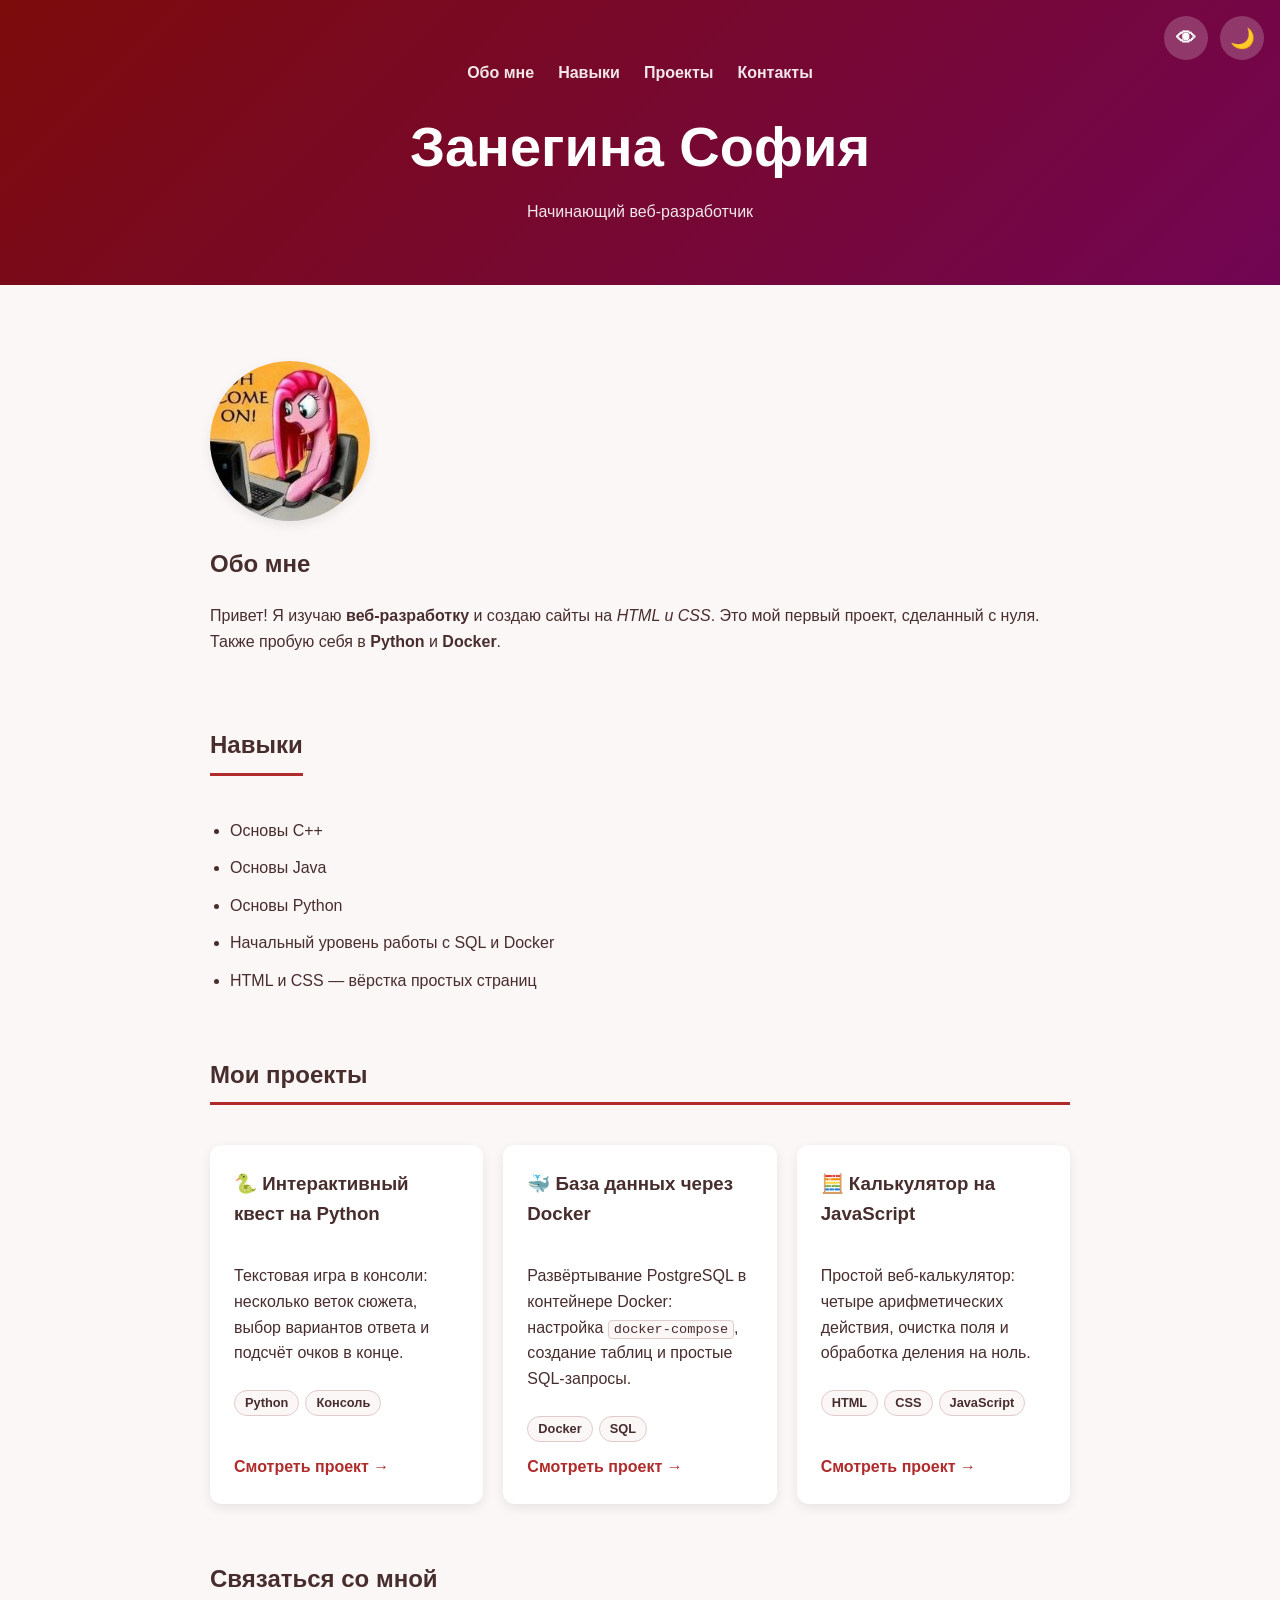
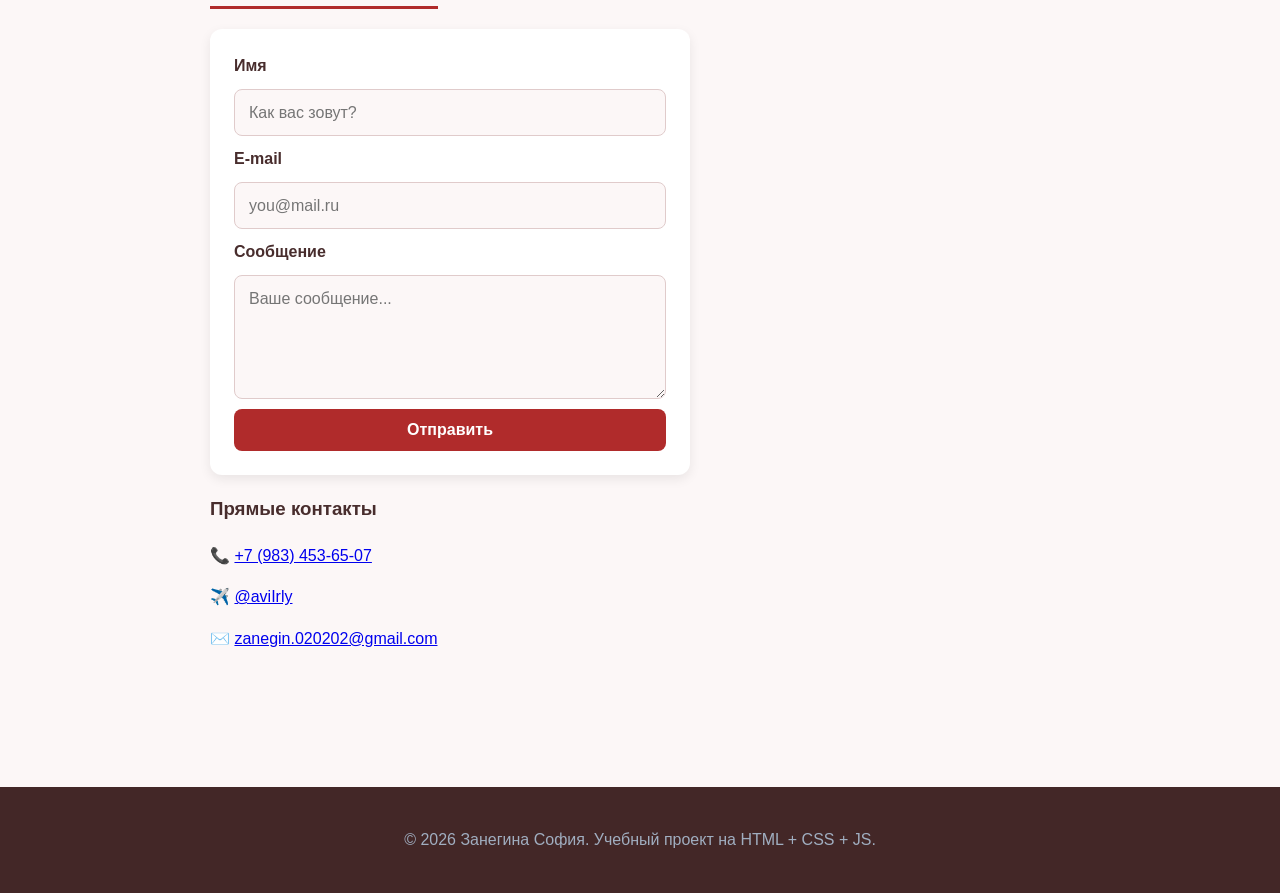
==== index.html @ 4958627c "Первая версия сайта" ====
<!DOCTYPE html>
<html lang="ru">
<head>
    <meta charset="UTF-8">
    <meta name="viewport" content="width=device-width, initial-scale=1.0">
    <meta name="description" content="Портфолио начинающего веб-разработчика">
    <title>Занегина София — веб-разработчик</title>
    <link rel="stylesheet" href="css/style.css">
</head>
<body>

    <!-- Панель для слабовидящих -->
    <section id="a11y-panel" class="a11y-panel" aria-label="Настройки для слабовидящих" hidden>
        <h2>Версия для слабовидящих</h2>

        <div class="a11y-row">
            <span id="a11y-font-label">Размер шрифта:</span>
            <div role="group" aria-labelledby="a11y-font-label">
                <button type="button" data-a11y="font-down" aria-label="Уменьшить шрифт">A−</button>
                <button type="button" data-a11y="font-reset" aria-label="Сбросить размер шрифта">A</button>
                <button type="button" data-a11y="font-up" aria-label="Увеличить шрифт">A+</button>
            </div>
        </div>

        <div class="a11y-row">
            <button type="button" data-a11y="contrast" aria-pressed="false">
                ◐ Чёрно-белый режим
            </button>
        </div>

        <div class="a11y-row">
            <button type="button" data-a11y="spacing" aria-pressed="false">
                ↔ Увеличенные интервалы
            </button>
        </div>

        <div class="a11y-row">
            <button type="button" data-a11y="images" aria-pressed="false">
                🖼 Скрыть изображения
            </button>
        </div>

        <div class="a11y-row">
            <button type="button" data-a11y="sans" aria-pressed="false">
                🔤 Шрифт без засечек
            </button>
        </div>

        <div class="a11y-row">
            <button type="button" data-a11y="reset" aria-label="Сбросить все настройки">
                ⟲ Сбросить настройки
            </button>
        </div>

        <button type="button" id="a11y-close" class="a11y-close" aria-label="Закрыть панель">✕</button>
    </section>

    <header>
        <button id="theme-toggle" title="Сменить тему" aria-label="Переключить темную тему">🌙</button>

        <button id="a11y-toggle" title="Версия для слабовидящих (Alt+V)"
                aria-label="Включить версию для слабовидящих"
                aria-pressed="false">👁</button>

        <nav aria-label="Основная навигация">
            <a href="#about">Обо мне</a>
            <a href="#skills">Навыки</a>
            <a href="#projects">Проекты</a>
            <a href="#contacts">Контакты</a>
        </nav>
        <h1>Занегина София</h1>
        <p>Начинающий веб-разработчик</p>
    </header>

    <main>
        <section id="about">
            <img src="avatar/888.jpg" alt="Фото Софии" width="160" height="160">
            <div>
                <h2>Обо мне</h2>
                <p>Привет! Я изучаю <strong>веб-разработку</strong> и создаю сайты
                   на <em>HTML и CSS</em>. Это мой первый проект, сделанный с нуля.
                   Также пробую себя в <strong>Python</strong> и <strong>Docker</strong>.</p>
            </div>
        </section>

        <section id="skills">
            <h2>Навыки</h2>
            <ul>
                <li>Основы C++</li>
                <li>Основы Java</li>
                <li>Основы Python</li>
                <li>Начальный уровень работы с SQL и Docker</li>
                <li>HTML и CSS — вёрстка простых страниц</li>
            </ul>
        </section>

        <section id="projects">
            <h2>Мои проекты</h2>

            <article>
                <h3>🐍 Интерактивный квест на Python</h3>
                <p>Текстовая игра в консоли: несколько веток сюжета, выбор
                   вариантов ответа и подсчёт очков в конце.</p>
                <div class="tags">
                    <span>Python</span>
                    <span>Консоль</span>
                </div>
                <a href="#" aria-label="Смотреть проект: Интерактивный квест на Python">Смотреть проект →</a>
            </article>

            <article>
                <h3>🐳 База данных через Docker</h3>
                <p>Развёртывание PostgreSQL в контейнере Docker: настройка
                   <code>docker-compose</code>, создание таблиц и простые SQL-запросы.</p>
                <div class="tags">
                    <span>Docker</span>
                    <span>SQL</span>
                </div>
                <a href="#" aria-label="Смотреть проект: База данных через Docker">Смотреть проект →</a>
            </article>

            <article>
                <h3>🧮 Калькулятор на JavaScript</h3>
                <p>Простой веб-калькулятор: четыре арифметических действия,
                   очистка поля и обработка деления на ноль.</p>
                <div class="tags">
                    <span>HTML</span>
                    <span>CSS</span>
                    <span>JavaScript</span>
                </div>
                <a href="#" aria-label="Смотреть проект: Калькулятор на JavaScript">Смотреть проект →</a>
            </article>
        </section>

        <section id="contacts">
            <h2>Связаться со мной</h2>

            <div class="contacts-wrap">
                <form action="#" method="POST">
                    <label for="name">Имя</label>
                    <input type="text" id="name" name="name" placeholder="Как вас зовут?" required>

                    <label for="email">E-mail</label>
                    <input type="email" id="email" name="email" placeholder="you@mail.ru" required>

                    <label for="msg">Сообщение</label>
                    <textarea id="msg" name="message" rows="4" placeholder="Ваше сообщение..." required></textarea>

                    <button type="submit">Отправить</button>
                </form>

                <aside class="contact-info">
                    <h3>Прямые контакты</h3>
                    <p>
                        <span class="contact-icon" aria-hidden="true">📞</span>
                        <a href="tel:+79834536507">+7 (983) 453-65-07</a>
                    </p>
                    <p>
                        <span class="contact-icon" aria-hidden="true">✈️</span>
                        <a href="https://t.me/aviIrly" target="_blank" rel="noopener">@aviIrly</a>
                    </p>
                    <p>
                        <span class="contact-icon" aria-hidden="true">✉️</span>
                        <a href="mailto:zanegin.020202@gmail.com">zanegin.020202@gmail.com</a>
                    </p>
                </aside>
            </div>

            <p id="form-status" role="status" aria-live="polite"></p>
        </section>
    </main>

    <footer>
        <p>© <span id="year">2026</span> Занегина София. Учебный проект на HTML + CSS + JS.</p>
    </footer>

    <button id="to-top" title="Наверх" aria-label="Вернуться наверх">↑</button>

    <script src="js/script.js" defer></script>
</body>
</html>
---- css/style.css ----
:root {
    --color-main: #b02b2b;
    --color-main-dark: #822c2c;
    --color-accent: #ff6600;
    --color-dark: #432727;
    --color-text: #482d2d;
    --color-bg: #fcf7f7;
    --color-card: #ffffff;
    --color-border: #e0cbcb;
    --radius: 12px;
    --shadow: 0 4px 12px rgba(0, 0, 0, 0.08);
}

html.dark {
    --color-text: #f0e2e3;
    --color-bg: #2c1a1a;
    --color-card: #482d2d;
    --color-border: #684a4a;
    --color-dark: #170f0f;
    --shadow: 0 4px 12px rgba(0, 0, 0, 0.4);
}

*, *::before, *::after { box-sizing: border-box; }

html { scroll-behavior: smooth; }

body {
    margin: 0;
    font-family: 'Segoe UI', Arial, sans-serif;
    font-size: 16px;
    line-height: 1.6;
    color: var(--color-text);
    background: var(--color-bg);
}

img { max-width: 100%; height: auto; display: block; }

header {
    position: relative;
    background: linear-gradient(135deg, #7c0b0b, #720553);
    color: #fff;
    text-align: center;
    padding: 60px 20px;
}

header h1 {
    font-size: clamp(2rem, 5vw, 3.5rem);
    margin: 16px 0 8px;
}

header p { margin: 0; opacity: 0.9; }

nav {
    display: flex;
    justify-content: center;
    flex-wrap: wrap;
    gap: 24px;
}

nav a {
    color: rgba(255, 255, 255, 0.9);
    text-decoration: none;
    font-weight: 600;
    transition: color 0.2s;
}

nav a:hover { color: var(--color-accent); }

#theme-toggle {
    position: absolute;
    top: 16px;
    right: 16px;
    width: 44px;
    height: 44px;
    padding: 0;
    display: flex;
    align-items: center;
    justify-content: center;
    line-height: 1;
    background: rgba(255, 255, 255, 0.2);
    border: none;
    border-radius: 50%;
    font-size: 20px;
    cursor: pointer;
    transition: background 0.2s;
}

#theme-toggle:hover { background: rgba(255, 255, 255, 0.35); }

main {
    max-width: 900px;
    margin: 0 auto;
    padding: 20px;
}

section { margin: 56px 0; }

section h2 {
    color: var(--color-text);
    border-bottom: 3px solid var(--color-main);
    padding-bottom: 8px;
    display: inline-block;
    margin-top: 0;
}

#about {
    display: flex;
    flex-wrap: wrap;
    align-items: center;
    gap: 24px;
}

#about img {
    border-radius: 50%;
    width: 160px;
    height: 160px;
    object-fit: cover;
    box-shadow: var(--shadow);
}

#about h2 { display: block; border: none; padding: 0; }

#skills ul { padding-left: 20px; }
#skills li { padding: 6px 0; }

#projects {
    display: grid;
    grid-template-columns: repeat(auto-fit, minmax(260px, 1fr));
    gap: 20px;
}

#projects h2 { grid-column: 1 / -1; }

article {
    display: flex;
    flex-direction: column;
    background: var(--color-card);
    border-radius: var(--radius);
    box-shadow: var(--shadow);
    padding: 24px;
    transition: transform 0.2s, box-shadow 0.2s;
}

article:hover {
    transform: translateY(-4px);
    box-shadow: 0 8px 20px rgba(0, 0, 0, 0.12);
}

article h3 { margin-top: 0; }

article a {
    margin-top: auto;
    color: var(--color-main);
    font-weight: 600;
    text-decoration: none;
}

article a:hover { text-decoration: underline; }

.tags {
    display: flex;
    flex-wrap: wrap;
    gap: 6px;
    margin: 8px 0 12px;
}

.tags span {
    background: var(--color-bg);
    color: var(--color-text);
    border: 1px solid var(--color-border);
    border-radius: 999px;
    padding: 2px 10px;
    font-size: 0.8rem;
    font-weight: 600;
}

article code {
    background: var(--color-bg);
    border: 1px solid var(--color-border);
    border-radius: 4px;
    padding: 1px 5px;
    font-size: 0.85em;
}

form {
    display: flex;
    flex-direction: column;
    gap: 10px;
    background: var(--color-card);
    padding: 24px;
    border-radius: var(--radius);
    box-shadow: var(--shadow);
    max-width: 480px;
}

label { font-weight: 600; }

input, textarea {
    padding: 10px 14px;
    border: 1px solid var(--color-border);
    border-radius: 8px;
    font: inherit;
    background: var(--color-bg);
    color: var(--color-text);
}

input:focus, textarea:focus {
    outline: none;
    border-color: var(--color-main);
    box-shadow: 0 0 0 3px rgba(176, 43, 43, 0.25);
}

input:invalid:not(:placeholder-shown),
textarea:invalid:not(:placeholder-shown) {
    border-color: #e53e3e;
}

button {
    background: var(--color-main);
    color: #fff;
    border: none;
    padding: 12px 24px;
    border-radius: 8px;
    font-size: 1rem;
    font-weight: 600;
    cursor: pointer;
    transition: background 0.2s;
}

button:hover { background: var(--color-main-dark); }

#form-status {
    max-width: 480px;
    margin-top: 12px;
    border-radius: 8px;
    color: #852f7f;
    font-weight: 600;
    opacity: 0;
    transition: opacity 0.3s;
}

#form-status.visible {
    opacity: 1;
    padding: 12px;
    background: #f0fff4;
}

footer {
    background: var(--color-dark);
    color: #a0aec0;
    text-align: center;
    padding: 24px;
    margin-top: 60px;
}

#to-top {
    position: fixed;
    bottom: 24px;
    right: 24px;
    width: 48px;
    height: 48px;
    padding: 0;
    display: flex;
    align-items: center;
    justify-content: center;
    line-height: 1;
    border-radius: 50%;
    border: none;
    background: var(--color-main);
    color: #fff;
    font-size: 22px;
    cursor: pointer;
    box-shadow: var(--shadow);
    opacity: 0;
    visibility: hidden;
    transition: opacity 0.3s, visibility 0.3s;
}

#to-top.visible {
    opacity: 1;
    visibility: visible;
}

@media (max-width: 600px) {
    header { padding: 48px 16px 40px; }
    nav { gap: 14px; font-size: 0.9rem; }
    #about { flex-direction: column; text-align: center; }
    section { margin: 40px 0; }
}

/* ============ ВЕРСИЯ ДЛЯ СЛАБОВИДЯЩИХ ============ */

#a11y-toggle {
    position: absolute;
    top: 16px;
    right: 72px;
    width: 44px;
    height: 44px;
    padding: 0;
    display: flex;
    align-items: center;
    justify-content: center;
    line-height: 1;
    background: rgba(255, 255, 255, 0.2);
    border: none;
    border-radius: 50%;
    font-size: 20px;
    cursor: pointer;
    transition: background 0.2s;
}
#a11y-toggle:hover { background: rgba(255, 255, 255, 0.35); }

.a11y-panel {
    position: fixed;
    top: 0;
    left: 0;
    right: 0;
    z-index: 9999;
    background: #111;
    color: #fff;
    padding: 20px 24px 28px;
    box-shadow: 0 6px 24px rgba(0, 0, 0, 0.4);
    font-size: 16px;
}
.a11y-panel[hidden] { display: none; }
.a11y-panel h2 {
    margin: 0 0 16px;
    font-size: 1.2rem;
    border-bottom: 2px solid #fff;
    padding-bottom: 8px;
    display: inline-block;
}
.a11y-row {
    display: flex;
    flex-wrap: wrap;
    align-items: center;
    gap: 10px;
    margin: 10px 0;
}
.a11y-row button {
    background: #222;
    color: #fff;
    border: 2px solid #fff;
    border-radius: 8px;
    padding: 8px 14px;
    font-size: 1rem;
    font-weight: 600;
    cursor: pointer;
}
.a11y-row button:hover,
.a11y-row button:focus-visible {
    background: #fff;
    color: #000;
    outline: 3px solid #ffd400;
    outline-offset: 2px;
}
.a11y-row button[aria-pressed="true"] {
    background: #ffd400;
    color: #000;
    border-color: #ffd400;
}
.a11y-close {
    position: absolute;
    top: 12px;
    right: 16px;
    background: transparent;
    border: 2px solid #fff;
    color: #fff;
    border-radius: 50%;
    width: 36px;
    height: 36px;
    font-size: 18px;
    cursor: pointer;
    line-height: 1;
}
.a11y-close:hover { background: #fff; color: #000; }

html.a11y-contrast {
    filter: grayscale(100%) contrast(150%);
}
html.a11y-contrast body {
    background: #000 !important;
    color: #fff !important;
}
html.a11y-contrast a,
html.a11y-contrast a:visited { color: #ffd400 !important; }
html.a11y-contrast header {
    background: #000 !important;
    border-bottom: 2px solid #fff;
}
html.a11y-contrast .tags span,
html.a11y-contrast article,
html.a11y-contrast form,
html.a11y-contrast input,
html.a11y-contrast textarea {
    background: #000 !important;
    color: #fff !important;
    border-color: #fff !important;
}
html.a11y-contrast button {
    background: #fff !important;
    color: #000 !important;
    border: 2px solid #fff !important;
}
html.a11y-contrast footer {
    background: #000 !important;
    border-top: 2px solid #fff;
}

html.a11y-spacing body {
    line-height: 2 !important;
    letter-spacing: 0.06em !important;
    word-spacing: 0.16em !important;
}
html.a11y-spacing p,
html.a11y-spacing li { margin-bottom: 1.2em !important; }

html.a11y-no-images img,
html.a11y-no-images picture,
html.a11y-no-images svg { display: none !important; }

html.a11y-sans body,
html.a11y-sans button,
html.a11y-sans input,
html.a11y-sans textarea {
    font-family: Arial, Verdana, sans-serif !important;
}

html.a11y-font-1 body { font-size: 18px !important; }
html.a11y-font-2 body { font-size: 20px !important; }
html.a11y-font-3 body { font-size: 24px !important; }

:focus-visible {
    outline: 3px solid #ffd400;
    outline-offset: 2px;
}
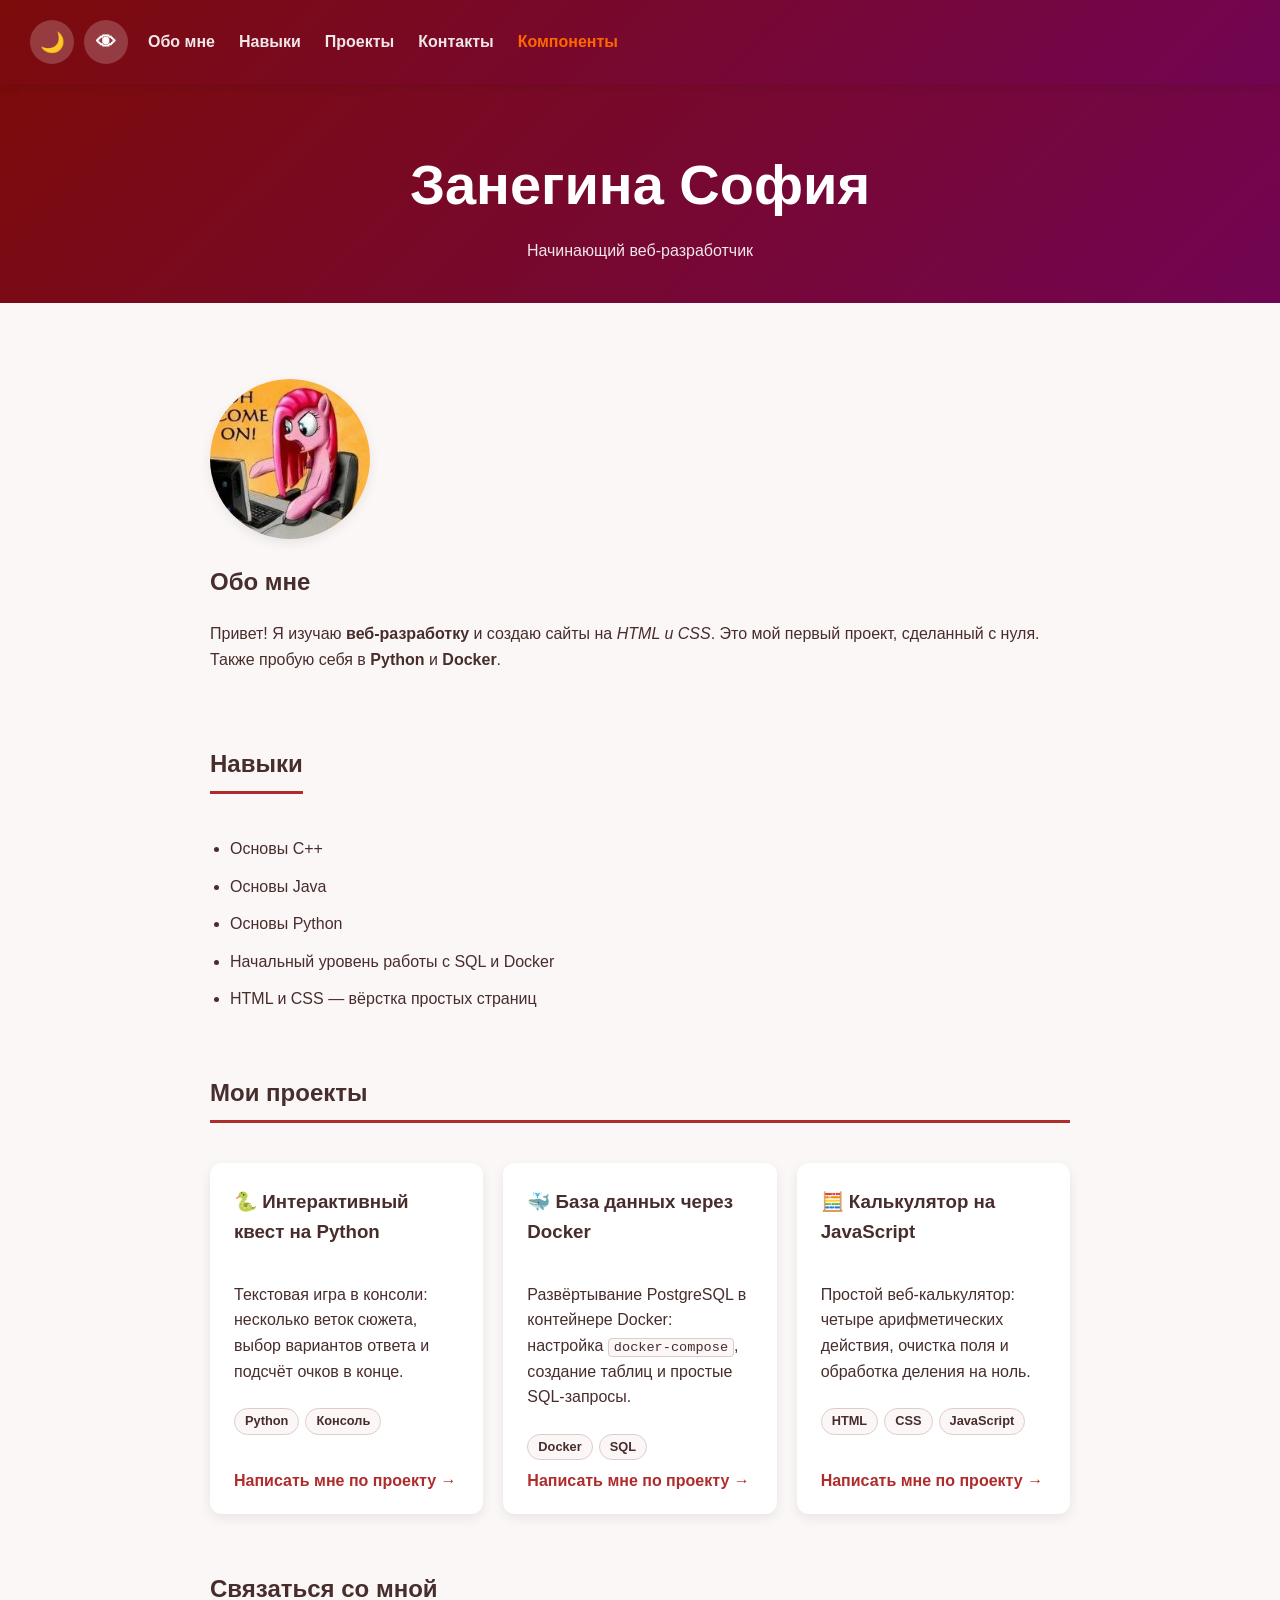
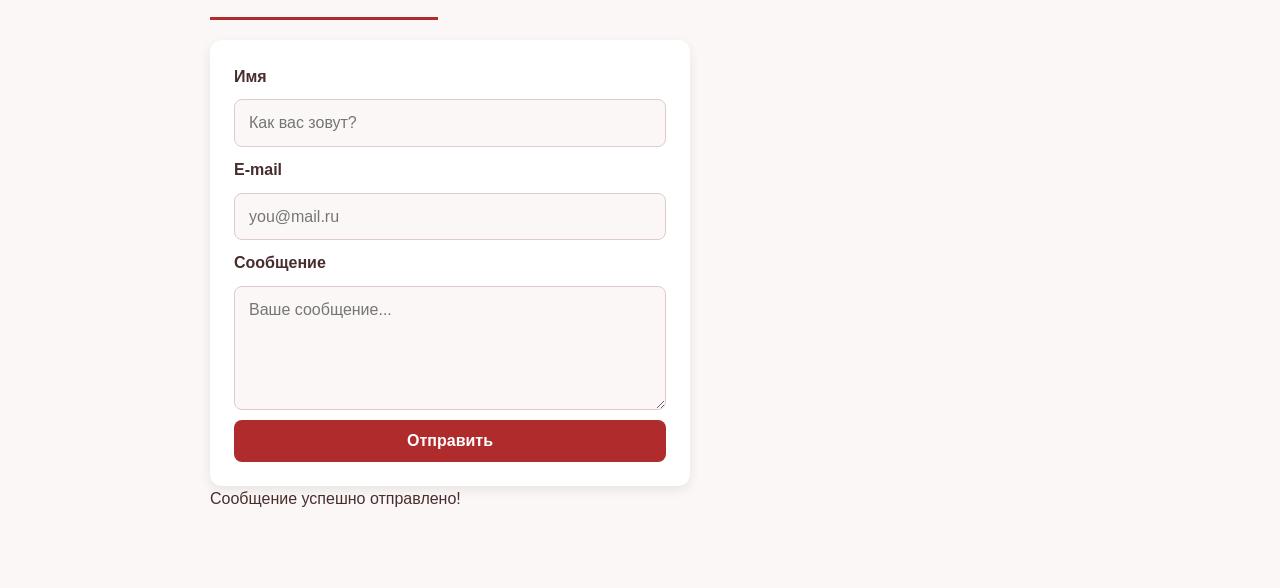
==== commit 2479363b: "000" ====
--- a/index.html
+++ b/index.html
@@ -1,181 +1,172 @@
 <!DOCTYPE html>
 <html lang="ru">
 <head>
-    <meta charset="UTF-8">
-    <meta name="viewport" content="width=device-width, initial-scale=1.0">
-    <meta name="description" content="Портфолио начинающего веб-разработчика">
-    <title>Занегина София — веб-разработчик</title>
-    <link rel="stylesheet" href="css/style.css">
+  <meta charset="UTF-8">
+  <meta name="viewport" content="width=device-width, initial-scale=1.0">
+  <meta name="description" content="Портфолио начинающего веб-разработчика">
+  <title>Занегина София — веб-разработчик</title>
+  <link rel="stylesheet" href="css/style.css">
 </head>
 <body>
 
-    <!-- Панель для слабовидящих -->
-    <section id="a11y-panel" class="a11y-panel" aria-label="Настройки для слабовидящих" hidden>
-        <h2>Версия для слабовидящих</h2>
+  <!-- Панель для слабовидящих -->
+  <section id="a11y-panel" class="a11y-panel" aria-label="Настройки для слабовидящих" hidden>
+    <h2>Версия для слабовидящих</h2>
 
-        <div class="a11y-row">
-            <span id="a11y-font-label">Размер шрифта:</span>
-            <div role="group" aria-labelledby="a11y-font-label">
-                <button type="button" data-a11y="font-down" aria-label="Уменьшить шрифт">A−</button>
-                <button type="button" data-a11y="font-reset" aria-label="Сбросить размер шрифта">A</button>
-                <button type="button" data-a11y="font-up" aria-label="Увеличить шрифт">A+</button>
-            </div>
-        </div>
+    <div class="a11y-row">
+      <span id="a11y-font-label">Размер шрифта:</span>
+      <div role="group" aria-labelledby="a11y-font-label">
+        <button type="button" data-a11y="font-down" aria-label="Уменьшить шрифт">A−</button>
+        <button type="button" data-a11y="font-reset" aria-label="Сбросить размер шрифта">A</button>
+        <button type="button" data-a11y="font-up" aria-label="Увеличить шрифт">A+</button>
+      </div>
+    </div>
 
-        <div class="a11y-row">
-            <button type="button" data-a11y="contrast" aria-pressed="false">
-                ◐ Чёрно-белый режим
-            </button>
-        </div>
+    <div class="a11y-row">
+      <button type="button" data-a11y="contrast" aria-pressed="false">◐ Чёрно-белый режим</button>
+    </div>
 
-        <div class="a11y-row">
-            <button type="button" data-a11y="spacing" aria-pressed="false">
-                ↔ Увеличенные интервалы
-            </button>
-        </div>
+    <div class="a11y-row">
+      <button type="button" data-a11y="spacing" aria-pressed="false">↔ Увеличенные интервалы</button>
+    </div>
 
-        <div class="a11y-row">
-            <button type="button" data-a11y="images" aria-pressed="false">
-                🖼 Скрыть изображения
-            </button>
-        </div>
+    <div class="a11y-row">
+      <button type="button" data-a11y="images" aria-pressed="false">🖼 Скрыть изображения</button>
+    </div>
 
-        <div class="a11y-row">
-            <button type="button" data-a11y="sans" aria-pressed="false">
-                🔤 Шрифт без засечек
-            </button>
-        </div>
+    <div class="a11y-row">
+      <button type="button" data-a11y="sans" aria-pressed="false">🔤 Шрифт без засечек</button>
+    </div>
 
-        <div class="a11y-row">
-            <button type="button" data-a11y="reset" aria-label="Сбросить все настройки">
-                ⟲ Сбросить настройки
-            </button>
-        </div>
+    <div class="a11y-row">
+      <button type="button" data-a11y="reset" aria-label="Сбросить все настройки">⟲ Сбросить настройки</button>
+    </div>
 
-        <button type="button" id="a11y-close" class="a11y-close" aria-label="Закрыть панель">✕</button>
+    <button type="button" id="a11y-close" class="a11y-close" aria-label="Закрыть панель">✕</button>
+  </section>
+
+  <!-- Шапка сайта -->
+  <header class="site-header">
+    <button id="theme-toggle" title="Сменить тему" aria-label="Переключить темную тему">🌙</button>
+    <button id="a11y-toggle" title="Версия для слабовидящих" aria-label="Включить версию для слабовидящих" aria-pressed="false">👁</button>
+    
+    <button class="menu-toggle" aria-expanded="false" aria-controls="site-nav" aria-label="Открыть меню">
+      <span class="menu-toggle__icon"></span>
+    </button>
+
+    <nav id="site-nav" class="site-nav" aria-label="Основная навигация">
+      <a href="#about">Обо мне</a>
+      <a href="#skills">Навыки</a>
+      <a href="#projects">Проекты</a>
+      <a href="#contacts">Контакты</a>
+      <a href="components.html" style="color: var(--color-accent, #ff6600);">Компоненты</a>
+    </nav>
+  </header>
+
+  <div class="hero-content">
+    <h1>Занегина София</h1>
+    <p>Начинающий веб-разработчик</p>
+  </div>
+
+  <main>
+    <!-- Обо мне -->
+    <section id="about">
+      <img src="avatar/888.jpg" alt="Фото Софии" width="160" height="160">
+      <div>
+        <h2>Обо мне</h2>
+        <p>Привет! Я изучаю <strong>веб-разработку</strong> и создаю сайты на <em>HTML и CSS</em>. Это мой первый проект, сделанный с нуля. Также пробую себя в <strong>Python</strong> и <strong>Docker</strong>.</p>
+      </div>
     </section>
 
-    <header>
-        <button id="theme-toggle" title="Сменить тему" aria-label="Переключить темную тему">🌙</button>
+    <!-- Навыки -->
+    <section id="skills">
+      <h2>Навыки</h2>
+      <ul>
+        <li>Основы C++</li>
+        <li>Основы Java</li>
+        <li>Основы Python</li>
+        <li>Начальный уровень работы с SQL и Docker</li>
+        <li>HTML и CSS — вёрстка простых страниц</li>
+      </ul>
+    </section>
 
-        <button id="a11y-toggle" title="Версия для слабовидящих (Alt+V)"
-                aria-label="Включить версию для слабовидящих"
-                aria-pressed="false">👁</button>
+    <!-- Проекты -->
+    <section id="projects">
+      <h2>Мои проекты</h2>
 
-        <nav aria-label="Основная навигация">
-            <a href="#about">Обо мне</a>
-            <a href="#skills">Навыки</a>
-            <a href="#projects">Проекты</a>
-            <a href="#contacts">Контакты</a>
-        </nav>
-        <h1>Занегина София</h1>
-        <p>Начинающий веб-разработчик</p>
-    </header>
+      <article>
+        <h3>🐍 Интерактивный квест на Python</h3>
+        <p>Текстовая игра в консоли: несколько веток сюжета, выбор вариантов ответа и подсчёт очков в конце.</p>
+        <div class="tags">
+          <span>Python</span>
+          <span>Консоль</span>
+        </div>
+        <button class="btn" data-open-modal="#modal-contact">Написать мне по проекту →</button>
+      </article>
 
-    <main>
-        <section id="about">
-            <img src="avatar/888.jpg" alt="Фото Софии" width="160" height="160">
-            <div>
-                <h2>Обо мне</h2>
-                <p>Привет! Я изучаю <strong>веб-разработку</strong> и создаю сайты
-                   на <em>HTML и CSS</em>. Это мой первый проект, сделанный с нуля.
-                   Также пробую себя в <strong>Python</strong> и <strong>Docker</strong>.</p>
-            </div>
-        </section>
+      <article>
+        <h3>🐳 База данных через Docker</h3>
+        <p>Развёртывание PostgreSQL в контейнере Docker: настройка <code>docker-compose</code>, создание таблиц и простые SQL-запросы.</p>
+        <div class="tags">
+          <span>Docker</span>
+          <span>SQL</span>
+        </div>
+        <button class="btn" data-open-modal="#modal-contact">Написать мне по проекту →</button>
+      </article>
 
-        <section id="skills">
-            <h2>Навыки</h2>
-            <ul>
-                <li>Основы C++</li>
-                <li>Основы Java</li>
-                <li>Основы Python</li>
-                <li>Начальный уровень работы с SQL и Docker</li>
-                <li>HTML и CSS — вёрстка простых страниц</li>
-            </ul>
-        </section>
+      <article>
+        <h3>🧮 Калькулятор на JavaScript</h3>
+        <p>Простой веб-калькулятор: четыре арифметических действия, очистка поля и обработка деления на ноль.</p>
+        <div class="tags">
+          <span>HTML</span>
+          <span>CSS</span>
+          <span>JavaScript</span>
+        </div>
+        <button class="btn" data-open-modal="#modal-contact">Написать мне по проекту →</button>
+      </article>
+    </section>
 
-        <section id="projects">
-            <h2>Мои проекты</h2>
+    <!-- Контакты -->
+    <section id="contacts">
+      <h2>Связаться со мной</h2>
+      <div class="contacts-wrap">
+        <form id="contact-form" action="#" method="POST">
+          <label for="name">Имя</label>
+          <input type="text" id="name" name="name" placeholder="Как вас зовут?" required>
 
-            <article>
-                <h3>🐍 Интерактивный квест на Python</h3>
-                <p>Текстовая игра в консоли: несколько веток сюжета, выбор
-                   вариантов ответа и подсчёт очков в конце.</p>
-                <div class="tags">
-                    <span>Python</span>
-                    <span>Консоль</span>
-                </div>
-                <a href="#" aria-label="Смотреть проект: Интерактивный квест на Python">Смотреть проект →</a>
-            </article>
+          <label for="email">E-mail</label>
+          <input type="email" id="email" name="email" placeholder="you@mail.ru" required>
 
-            <article>
-                <h3>🐳 База данных через Docker</h3>
-                <p>Развёртывание PostgreSQL в контейнере Docker: настройка
-                   <code>docker-compose</code>, создание таблиц и простые SQL-запросы.</p>
-                <div class="tags">
-                    <span>Docker</span>
-                    <span>SQL</span>
-                </div>
-                <a href="#" aria-label="Смотреть проект: База данных через Docker">Смотреть проект →</a>
-            </article>
+          <label for="msg">Сообщение</label>
+          <textarea id="msg" name="message" rows="4" placeholder="Ваше сообщение..." required></textarea>
 
-            <article>
-                <h3>🧮 Калькулятор на JavaScript</h3>
-                <p>Простой веб-калькулятор: четыре арифметических действия,
-                   очистка поля и обработка деления на ноль.</p>
-                <div class="tags">
-                    <span>HTML</span>
-                    <span>CSS</span>
-                    <span>JavaScript</span>
-                </div>
-                <a href="#" aria-label="Смотреть проект: Калькулятор на JavaScript">Смотреть проект →</a>
-            </article>
-        </section>
+          <button type="submit" class="btn">Отправить</button>
+        </form>
+        <div id="form-status">Сообщение успешно отправлено!</div>
+      </div>
+    </section>
+  </main>
 
-        <section id="contacts">
-            <h2>Связаться со мной</h2>
+  <!-- Модальное окно «Написать мне» -->
+  <div class="modal-overlay" id="modal-contact" role="dialog" aria-modal="true" aria-labelledby="modal-title-index" hidden>
+    <div class="modal">
+      <h2 id="modal-title-index">Написать мне</h2>
+      <form class="modal__form modal-ajax-form">
+        <label for="m-name">Ваше имя</label>
+        <input type="text" id="m-name" name="name" required>
 
-            <div class="contacts-wrap">
-                <form action="#" method="POST">
-                    <label for="name">Имя</label>
-                    <input type="text" id="name" name="name" placeholder="Как вас зовут?" required>
+        <label for="m-email">Ваш E-mail</label>
+        <input type="email" id="m-email" name="email" required>
 
-                    <label for="email">E-mail</label>
-                    <input type="email" id="email" name="email" placeholder="you@mail.ru" required>
+        <label for="m-msg">Сообщение</label>
+        <textarea id="m-msg" name="message" rows="3" required></textarea>
 
-                    <label for="msg">Сообщение</label>
-                    <textarea id="msg" name="message" rows="4" placeholder="Ваше сообщение..." required></textarea>
+        <button type="submit" class="btn">Отправить</button>
+      </form>
+      <button class="modal__close" data-close-modal aria-label="Закрыть окно">✕</button>
+    </div>
+  </div>
 
-                    <button type="submit">Отправить</button>
-                </form>
-
-                <aside class="contact-info">
-                    <h3>Прямые контакты</h3>
-                    <p>
-                        <span class="contact-icon" aria-hidden="true">📞</span>
-                        <a href="tel:+79834536507">+7 (983) 453-65-07</a>
-                    </p>
-                    <p>
-                        <span class="contact-icon" aria-hidden="true">✈️</span>
-                        <a href="https://t.me/aviIrly" target="_blank" rel="noopener">@aviIrly</a>
-                    </p>
-                    <p>
-                        <span class="contact-icon" aria-hidden="true">✉️</span>
-                        <a href="mailto:zanegin.020202@gmail.com">zanegin.020202@gmail.com</a>
-                    </p>
-                </aside>
-            </div>
-
-            <p id="form-status" role="status" aria-live="polite"></p>
-        </section>
-    </main>
-
-    <footer>
-        <p>© <span id="year">2026</span> Занегина София. Учебный проект на HTML + CSS + JS.</p>
-    </footer>
-
-    <button id="to-top" title="Наверх" aria-label="Вернуться наверх">↑</button>
-
-    <script src="js/script.js" defer></script>
+  <script src="js/main.js"></script>
 </body>
 </html>
--- a/css/style.css
+++ b/css/style.css
@@ -1,436 +1,530 @@
-:root {
-    --color-main: #b02b2b;
-    --color-main-dark: #822c2c;
-    --color-accent: #ff6600;
-    --color-dark: #432727;
-    --color-text: #482d2d;
-    --color-bg: #fcf7f7;
-    --color-card: #ffffff;
-    --color-border: #e0cbcb;
-    --radius: 12px;
-    --shadow: 0 4px 12px rgba(0, 0, 0, 0.08);
-}
-
-html.dark {
-    --color-text: #f0e2e3;
-    --color-bg: #2c1a1a;
-    --color-card: #482d2d;
-    --color-border: #684a4a;
-    --color-dark: #170f0f;
-    --shadow: 0 4px 12px rgba(0, 0, 0, 0.4);
-}
-
-*, *::before, *::after { box-sizing: border-box; }
-
-html { scroll-behavior: smooth; }
-
-body {
-    margin: 0;
-    font-family: 'Segoe UI', Arial, sans-serif;
-    font-size: 16px;
-    line-height: 1.6;
-    color: var(--color-text);
-    background: var(--color-bg);
-}
-
-img { max-width: 100%; height: auto; display: block; }
-
-header {
-    position: relative;
-    background: linear-gradient(135deg, #7c0b0b, #720553);
-    color: #fff;
-    text-align: center;
-    padding: 60px 20px;
-}
-
-header h1 {
-    font-size: clamp(2rem, 5vw, 3.5rem);
-    margin: 16px 0 8px;
-}
-
-header p { margin: 0; opacity: 0.9; }
-
-nav {
-    display: flex;
-    justify-content: center;
-    flex-wrap: wrap;
-    gap: 24px;
-}
-
-nav a {
-    color: rgba(255, 255, 255, 0.9);
-    text-decoration: none;
-    font-weight: 600;
-    transition: color 0.2s;
-}
-
-nav a:hover { color: var(--color-accent); }
-
-#theme-toggle {
-    position: absolute;
-    top: 16px;
-    right: 16px;
-    width: 44px;
-    height: 44px;
-    padding: 0;
-    display: flex;
-    align-items: center;
-    justify-content: center;
-    line-height: 1;
-    background: rgba(255, 255, 255, 0.2);
+:root {  
+ --color-main: #b02b2b;  
+ --color-main-dark: #822c2c;  
+ --color-accent: #ff6600;  
+ --color-dark: #432727;  
+ --color-text: #482d2d;  
+ --color-bg: #fcf7f7;  
+ --color-card: #ffffff;  
+ --color-border: #e0cbcb;  
+ --radius: 12px;  
+ --shadow: 0 4px 12px rgba(0, 0, 0, 0.08);  
+}  
+
+html.dark {  
+ --color-text: #f0e2e3;  
+ --color-bg: #2c1a1a;  
+ --color-card: #482d2d;  
+ --color-border: #684a4a;  
+ --color-dark: #170f0f;  
+ --shadow: 0 4px 12px rgba(0, 0, 0, 0.4);  
+}  
+
+*, *::before, *::after { box-sizing: border-box; }  
+html { scroll-behavior: smooth; }  
+
+body {  
+ margin: 0;  
+ font-family: 'Segoe UI', Arial, sans-serif;  
+ font-size: 16px;  
+ line-height: 1.6;  
+ color: var(--color-text);  
+ background: var(--color-bg);  
+}  
+
+img { max-width: 100%; height: auto; display: block; }  
+
+/* Шапка сайта */
+header.site-header {  
+ position: relative;  
+ background: linear-gradient(135deg, #7c0b0b, #720553);  
+ color: #fff;  
+ padding: 20px;  
+ display: flex;  
+ justify-content: flex-end;
+ align-items: center;
+ min-height: 80px;
+ box-shadow: var(--shadow);
+}  
+
+.hero-content {
+ background: linear-gradient(135deg, #7c0b0b, #720553);
+ color: #fff;
+ padding: 40px 20px;
+ text-align: center;
+}
+
+.hero-content h1 {  
+ font-size: clamp(2rem, 5vw, 3.5rem);  
+ margin: 16px 0 8px;  
+}  
+
+.hero-content p { margin: 0; opacity: 0.9; }  
+
+.site-nav {  
+ display: flex;  
+ gap: 24px;  
+ align-items: center;
+ margin-right: auto;
+ padding-left: 20px;
+}  
+
+.site-nav a {  
+ color: rgba(255, 255, 255, 0.9);  
+ text-decoration: none;  
+ font-weight: 600;  
+ transition: color 0.2s;  
+}  
+
+.site-nav a:hover { color: var(--color-accent); }  
+
+.menu-toggle { display: none; }
+
+@media (max-width: 700px) {
+  header.site-header {
+    justify-content: space-between;
+  }
+
+  .menu-toggle {
+    display: block;
+    background: none;
     border: none;
-    border-radius: 50%;
-    font-size: 20px;
     cursor: pointer;
-    transition: background 0.2s;
-}
-
-#theme-toggle:hover { background: rgba(255, 255, 255, 0.35); }
-
-main {
-    max-width: 900px;
-    margin: 0 auto;
-    padding: 20px;
-}
-
-section { margin: 56px 0; }
-
-section h2 {
-    color: var(--color-text);
-    border-bottom: 3px solid var(--color-main);
-    padding-bottom: 8px;
-    display: inline-block;
-    margin-top: 0;
-}
-
-#about {
-    display: flex;
-    flex-wrap: wrap;
-    align-items: center;
-    gap: 24px;
-}
-
-#about img {
-    border-radius: 50%;
-    width: 160px;
-    height: 160px;
-    object-fit: cover;
-    box-shadow: var(--shadow);
-}
-
-#about h2 { display: block; border: none; padding: 0; }
-
-#skills ul { padding-left: 20px; }
-#skills li { padding: 6px 0; }
-
-#projects {
-    display: grid;
-    grid-template-columns: repeat(auto-fit, minmax(260px, 1fr));
-    gap: 20px;
-}
-
-#projects h2 { grid-column: 1 / -1; }
-
-article {
-    display: flex;
-    flex-direction: column;
-    background: var(--color-card);
-    border-radius: var(--radius);
-    box-shadow: var(--shadow);
-    padding: 24px;
-    transition: transform 0.2s, box-shadow 0.2s;
-}
-
-article:hover {
-    transform: translateY(-4px);
-    box-shadow: 0 8px 20px rgba(0, 0, 0, 0.12);
-}
-
-article h3 { margin-top: 0; }
-
-article a {
-    margin-top: auto;
-    color: var(--color-main);
-    font-weight: 600;
-    text-decoration: none;
-}
-
-article a:hover { text-decoration: underline; }
-
-.tags {
-    display: flex;
-    flex-wrap: wrap;
-    gap: 6px;
-    margin: 8px 0 12px;
-}
-
-.tags span {
-    background: var(--color-bg);
-    color: var(--color-text);
-    border: 1px solid var(--color-border);
-    border-radius: 999px;
-    padding: 2px 10px;
-    font-size: 0.8rem;
-    font-weight: 600;
-}
-
-article code {
-    background: var(--color-bg);
-    border: 1px solid var(--color-border);
-    border-radius: 4px;
-    padding: 1px 5px;
-    font-size: 0.85em;
-}
-
-form {
-    display: flex;
-    flex-direction: column;
-    gap: 10px;
-    background: var(--color-card);
-    padding: 24px;
-    border-radius: var(--radius);
-    box-shadow: var(--shadow);
-    max-width: 480px;
-}
-
-label { font-weight: 600; }
-
-input, textarea {
-    padding: 10px 14px;
-    border: 1px solid var(--color-border);
-    border-radius: 8px;
-    font: inherit;
-    background: var(--color-bg);
-    color: var(--color-text);
-}
-
-input:focus, textarea:focus {
-    outline: none;
-    border-color: var(--color-main);
-    box-shadow: 0 0 0 3px rgba(176, 43, 43, 0.25);
-}
-
-input:invalid:not(:placeholder-shown),
-textarea:invalid:not(:placeholder-shown) {
-    border-color: #e53e3e;
-}
-
-button {
-    background: var(--color-main);
-    color: #fff;
-    border: none;
-    padding: 12px 24px;
-    border-radius: 8px;
-    font-size: 1rem;
-    font-weight: 600;
-    cursor: pointer;
-    transition: background 0.2s;
-}
-
-button:hover { background: var(--color-main-dark); }
-
-#form-status {
-    max-width: 480px;
-    margin-top: 12px;
-    border-radius: 8px;
-    color: #852f7f;
-    font-weight: 600;
-    opacity: 0;
-    transition: opacity 0.3s;
-}
-
-#form-status.visible {
-    opacity: 1;
-    padding: 12px;
-    background: #f0fff4;
-}
-
-footer {
-    background: var(--color-dark);
-    color: #a0aec0;
-    text-align: center;
-    padding: 24px;
-    margin-top: 60px;
-}
-
-#to-top {
-    position: fixed;
-    bottom: 24px;
-    right: 24px;
-    width: 48px;
-    height: 48px;
-    padding: 0;
-    display: flex;
-    align-items: center;
-    justify-content: center;
-    line-height: 1;
-    border-radius: 50%;
-    border: none;
-    background: var(--color-main);
-    color: #fff;
-    font-size: 22px;
-    cursor: pointer;
-    box-shadow: var(--shadow);
-    opacity: 0;
-    visibility: hidden;
-    transition: opacity 0.3s, visibility 0.3s;
-}
-
-#to-top.visible {
-    opacity: 1;
-    visibility: visible;
-}
-
-@media (max-width: 600px) {
-    header { padding: 48px 16px 40px; }
-    nav { gap: 14px; font-size: 0.9rem; }
-    #about { flex-direction: column; text-align: center; }
-    section { margin: 40px 0; }
-}
-
-/* ============ ВЕРСИЯ ДЛЯ СЛАБОВИДЯЩИХ ============ */
-
-#a11y-toggle {
-    position: absolute;
-    top: 16px;
-    right: 72px;
-    width: 44px;
-    height: 44px;
-    padding: 0;
-    display: flex;
-    align-items: center;
-    justify-content: center;
-    line-height: 1;
-    background: rgba(255, 255, 255, 0.2);
-    border: none;
-    border-radius: 50%;
-    font-size: 20px;
-    cursor: pointer;
-    transition: background 0.2s;
-}
-#a11y-toggle:hover { background: rgba(255, 255, 255, 0.35); }
-
-.a11y-panel {
+    padding: 8px;
+    z-index: 10;
+  }
+
+  .menu-toggle__icon,
+  .menu-toggle__icon::before,
+  .menu-toggle__icon::after {
+    content: "";
+    display: block;
+    width: 24px;
+    height: 2px;
+    background: #fff;
+    margin: 5px 0;
+    transition: transform 0.3s, opacity 0.3s;
+  }
+
+  .site-nav {
     position: fixed;
     top: 0;
-    left: 0;
-    right: 0;
-    z-index: 9999;
-    background: #111;
-    color: #fff;
-    padding: 20px 24px 28px;
-    box-shadow: 0 6px 24px rgba(0, 0, 0, 0.4);
-    font-size: 16px;
-}
-.a11y-panel[hidden] { display: none; }
-.a11y-panel h2 {
-    margin: 0 0 16px;
-    font-size: 1.2rem;
-    border-bottom: 2px solid #fff;
-    padding-bottom: 8px;
-    display: inline-block;
-}
-.a11y-row {
-    display: flex;
-    flex-wrap: wrap;
-    align-items: center;
-    gap: 10px;
-    margin: 10px 0;
-}
-.a11y-row button {
-    background: #222;
-    color: #fff;
-    border: 2px solid #fff;
-    border-radius: 8px;
-    padding: 8px 14px;
-    font-size: 1rem;
-    font-weight: 600;
-    cursor: pointer;
-}
-.a11y-row button:hover,
-.a11y-row button:focus-visible {
-    background: #fff;
-    color: #000;
-    outline: 3px solid #ffd400;
-    outline-offset: 2px;
-}
-.a11y-row button[aria-pressed="true"] {
-    background: #ffd400;
-    color: #000;
-    border-color: #ffd400;
-}
-.a11y-close {
-    position: absolute;
-    top: 12px;
-    right: 16px;
-    background: transparent;
-    border: 2px solid #fff;
-    color: #fff;
-    border-radius: 50%;
-    width: 36px;
-    height: 36px;
-    font-size: 18px;
-    cursor: pointer;
-    line-height: 1;
-}
-.a11y-close:hover { background: #fff; color: #000; }
-
-html.a11y-contrast {
-    filter: grayscale(100%) contrast(150%);
-}
-html.a11y-contrast body {
-    background: #000 !important;
-    color: #fff !important;
-}
-html.a11y-contrast a,
-html.a11y-contrast a:visited { color: #ffd400 !important; }
-html.a11y-contrast header {
-    background: #000 !important;
-    border-bottom: 2px solid #fff;
-}
-html.a11y-contrast .tags span,
-html.a11y-contrast article,
-html.a11y-contrast form,
-html.a11y-contrast input,
-html.a11y-contrast textarea {
-    background: #000 !important;
-    color: #fff !important;
-    border-color: #fff !important;
-}
-html.a11y-contrast button {
-    background: #fff !important;
-    color: #000 !important;
-    border: 2px solid #fff !important;
-}
-html.a11y-contrast footer {
-    background: #000 !important;
-    border-top: 2px solid #fff;
-}
-
-html.a11y-spacing body {
-    line-height: 2 !important;
-    letter-spacing: 0.06em !important;
-    word-spacing: 0.16em !important;
-}
-html.a11y-spacing p,
-html.a11y-spacing li { margin-bottom: 1.2em !important; }
-
-html.a11y-no-images img,
-html.a11y-no-images picture,
-html.a11y-no-images svg { display: none !important; }
-
-html.a11y-sans body,
-html.a11y-sans button,
-html.a11y-sans input,
-html.a11y-sans textarea {
-    font-family: Arial, Verdana, sans-serif !important;
-}
-
-html.a11y-font-1 body { font-size: 18px !important; }
-html.a11y-font-2 body { font-size: 20px !important; }
-html.a11y-font-3 body { font-size: 24px !important; }
-
-:focus-visible {
-    outline: 3px solid #ffd400;
-    outline-offset: 2px;
+    right: -100%;
+    width: 70%;
+    height: 100vh;
+    background: var(--color-card);
+    flex-direction: column;
+    justify-content: center;
+    padding: 40px 24px;
+    box-shadow: var(--shadow);
+    transition: right 0.3s ease;
+    z-index: 9;
+    margin-right: 0;
+  }
+
+  .site-nav a {
+    color: var(--color-text);
+  }
+
+  .site-nav.is-open { right: 0; }
+
+  .menu-toggle[aria-expanded="true"] .menu-toggle__icon { background: transparent; }
+  .menu-toggle[aria-expanded="true"] .menu-toggle__icon::before { transform: translateY(7px) rotate(45deg); }
+  .menu-toggle[aria-expanded="true"] .menu-toggle__icon::after { transform: translateY(-7px) rotate(-45deg); }
+}
+
+/* Кнопки переключения темы и доступности в шапке */
+#theme-toggle {  
+ width: 44px;  
+ height: 44px;  
+ padding: 0;  
+ display: flex;  
+ align-items: center;  
+ justify-content: center;  
+ line-height: 1;  
+ background: rgba(255, 255, 255, 0.2);  
+ border: none;  
+ border-radius: 50%;  
+ font-size: 20px;  
+ cursor: pointer;  
+ transition: background 0.2s;  
+ margin-left: 10px;
+}  
+#theme-toggle:hover { background: rgba(255, 255, 255, 0.35); }  
+
+#a11y-toggle {  
+ width: 44px;  
+ height: 44px;  
+ padding: 0;  
+ display: flex;  
+ align-items: center;  
+ justify-content: center;  
+ line-height: 1;  
+ background: rgba(255, 255, 255, 0.2);  
+ border: none;  
+ border-radius: 50%;  
+ font-size: 20px;  
+ cursor: pointer;  
+ transition: background 0.2s;  
+ margin-left: 10px;
+}  
+#a11y-toggle:hover { background: rgba(255, 255, 255, 0.35); }  
+
+main {  
+ max-width: 900px;  
+ margin: 0 auto;  
+ padding: 20px;  
+}  
+
+section { margin: 56px 0; }  
+
+section h2 {  
+ color: var(--color-text);  
+ border-bottom: 3px solid var(--color-main);  
+ padding-bottom: 8px;  
+ display: inline-block;  
+ margin-top: 0;  
+}  
+
+#about {  
+ display: flex;  
+ flex-wrap: wrap;  
+ align-items: center;  
+ gap: 24px;  
+}  
+
+#about img {  
+ border-radius: 50%;  
+ width: 160px;  
+ height: 160px;  
+ object-fit: cover;  
+ box-shadow: var(--shadow);  
+}  
+
+#about h2 { display: block; border: none; padding: 0; }  
+
+#skills ul { padding-left: 20px; }  
+#skills li { padding: 6px 0; }  
+
+#projects {  
+ display: grid;  
+ grid-template-columns: repeat(auto-fit, minmax(260px, 1fr));  
+ gap: 20px;  
+}  
+
+#projects h2 { grid-column: 1 / -1; }  
+
+article {  
+ display: flex;  
+ flex-direction: column;  
+ background: var(--color-card);  
+ border-radius: var(--radius);  
+ box-shadow: var(--shadow);  
+ padding: 24px;  
+ transition: transform 0.2s, box-shadow 0.2s;  
+}  
+
+article:hover {  
+ transform: translateY(-4px);  
+ box-shadow: 0 8px 20px rgba(0, 0, 0, 0.12);  
+}  
+
+article h3 { margin-top: 0; }  
+
+article a, article button.btn {  
+ margin-top: auto;  
+ color: var(--color-main);  
+ font-weight: 600;  
+ text-decoration: none;  
+ background: none;
+ border: none;
+ padding: 0;
+ text-align: left;
+ cursor: pointer;
+ font-size: 1rem;
+}  
+
+article a:hover, article button.btn:hover { text-decoration: underline; }  
+
+.tags {  
+ display: flex;  
+ flex-wrap: wrap;  
+ gap: 6px;  
+ margin: 8px 0 12px;  
+}  
+
+.tags span {  
+ background: var(--color-bg);  
+ color: var(--color-text);  
+ border: 1px solid var(--color-border);  
+ border-radius: 999px;  
+ padding: 2px 10px;  
+ font-size: 0.8rem;  
+ font-weight: 600;  
+}  
+
+article code {  
+ background: var(--color-bg);  
+ border: 1px solid var(--color-border);  
+ border-radius: 4px;  
+ padding: 1px 5px;  
+ font-size: 0.85em;  
+}  
+
+form {  
+ display: flex;  
+ flex-direction: column;  
+ gap: 10px;  
+ background: var(--color-card);  
+ padding: 24px;  
+ border-radius: var(--radius);  
+ box-shadow: var(--shadow);  
+ max-width: 480px;  
+}  
+
+label { font-weight: 600; }  
+
+input, textarea {  
+ padding: 10px 14px;  
+ border: 1px solid var(--color-border);  
+ border-radius: 8px;  
+ font: inherit;  
+ background: var(--color-bg);  
+ color: var(--color-text);  
+}  
+
+input:focus, textarea:focus {  
+ outline: none;  
+ border-color: var(--color-main);  
+ box-shadow: 0 0 0 3px rgba(176, 43, 43, 0.25);  
+}  
+
+button {  
+ background: var(--color-main);  
+ color: #fff;  
+ border: none;  
+ padding: 12px 24px;  
+ border-radius: 8px;  
+ font-size: 1rem;  
+ font-weight: 600;  
+ cursor: pointer;  
+ transition: background 0.2s;  
+}  
+
+button:hover { background: var(--color-main-dark); }  
+
+/* Модальное окно */
+.modal-overlay {
+ position: fixed;
+ inset: 0;
+ background: rgba(0, 0, 0, 0.6);
+ display: flex;
+ justify-content: center;
+ align-items: center;
+ padding: 20px;
+ z-index: 1000;
+}
+
+.modal-overlay[hidden] { display: none; }
+
+.modal {
+ position: relative;
+ background: var(--color-card);
+ border-radius: var(--radius);
+ padding: 32px;
+ max-width: 440px;
+ width: 100%;
+ box-shadow: 0 10px 40px rgba(0,0,0,0.3);
+ animation: modal-in 0.25s ease;
+}
+
+@keyframes modal-in {
+ from { opacity: 0; transform: translateY(16px) scale(0.97); }
+ to   { opacity: 1; transform: none; }
+}
+
+.modal__close {
+ position: absolute;
+ top: 12px;
+ right: 12px;
+ background: none;
+ border: none;
+ font-size: 20px;
+ cursor: pointer;
+ color: var(--color-text);
+ padding: 8px;
+}
+
+.modal__form {
+ display: flex;
+ flex-direction: column;
+ gap: 10px;
+ margin-top: 16px;
+ width: 100%;
+ max-width: none;
+ box-shadow: none;
+ padding: 0;
+ background: transparent;
+}
+
+/* Слайдер */
+.slider {
+ position: relative;
+ max-width: 600px;
+ margin: 0 auto;
+}
+
+.slider__viewport {
+ overflow: hidden;
+ border-radius: var(--radius);
+}
+
+.slider__track {
+ display: flex;
+ transition: transform 0.4s ease;
+}
+
+.slider__slide {
+ flex: 0 0 100%;
+ min-height: 200px;
+ display: flex;
+ align-items: center;
+ justify-content: center;
+ background: var(--color-card);
+ font-size: 1.2rem;
+ box-shadow: var(--shadow);
+}
+
+.slider__btn {
+ position: absolute;
+ top: 50%;
+ transform: translateY(-50%);
+ z-index: 2;
+ width: 44px;
+ height: 44px;
+ border-radius: 50%;
+ border: none;
+ background: rgba(0,0,0,0.6);
+ color: #fff;
+ font-size: 24px;
+ cursor: pointer;
+ display: flex;
+ align-items: center;
+ justify-content: center;
+}
+.slider__btn--prev { left: 10px; }
+.slider__btn--next { right: 10px; }
+.slider__btn:disabled { opacity: 0.3; cursor: default; }
+
+.slider__dots {
+ display: flex;
+ justify-content: center;
+ gap: 8px;
+ margin-top: 12px;
+}
+.slider__dot {
+ width: 12px;
+ height: 12px;
+ border-radius: 50%;
+ border: none;
+ background: var(--color-border);
+ cursor: pointer;
+ padding: 0;
+}
+.slider__dot.is-active { background: var(--color-main); }
+
+footer {  
+ background: var(--color-dark);  
+ color: #a0aec0;  
+ text-align: center;  
+ padding: 24px;  
+ margin-top: 60px;  
+}  
+
+/* Панель для слабовидящих */
+.a11y-panel {  
+ position: fixed;  
+ top: 0;  
+ left: 0;  
+ right: 0;  
+ z-index: 9999;  
+ background: #111;  
+ color: #fff;  
+ padding: 20px 24px 28px;  
+ box-shadow: 0 6px 24px rgba(0, 0, 0, 0.4);  
+ font-size: 16px;  
+}  
+.a11y-panel[hidden] { display: none; }  
+.a11y-panel h2 {  
+ margin: 0 0 16px;  
+ font-size: 1.2rem;  
+ border-bottom: 2px solid #fff;  
+ padding-bottom: 8px;  
+ display: inline-block;  
+}  
+.a11y-row {  
+ display: flex;  
+ flex-wrap: wrap;  
+ align-items: center;  
+ gap: 10px;  
+ margin: 10px 0;  
+}  
+.a11y-row button {  
+ background: #222;  
+ color: #fff;  
+ border: 2px solid #fff;  
+ border-radius: 8px;  
+ padding: 8px 14px;  
+ font-size: 1rem;  
+ font-weight: 600;  
+ cursor: pointer;  
+}  
+.a11y-row button:hover,  
+.a11y-row button:focus-visible {  
+ background: #fff;  
+ color: #000;  
+ outline: 3px solid #ffd400;  
+ outline-offset: 2px;  
+}  
+.a11y-row button[aria-pressed="true"] {  
+ background: #ffd400;  
+ color: #000;  
+ border-color: #ffd400;  
+}  
+.a11y-close {  
+ position: absolute;  
+ top: 12px;  
+ right: 16px;  
+ background: transparent;  
+ border: 2px solid #fff;  
+ color: #fff;  
+ border-radius: 50%;  
+ width: 36px;  
+ height: 36px;  
+ font-size: 18px;  
+ cursor: pointer;  
+ line-height: 1;  
+ display: flex;
+ align-items: center;
+ justify-content: center;
+}  
+.a11y-close:hover { background: #fff; color: #000; }  
+
+html.a11y-contrast {  
+ filter: grayscale(100%) contrast(150%);  
+}  
+html.a11y-contrast body {  
+ background: #000 !important;  
+ color: #fff !important;  
+}  
+html.a11y-contrast a,  
+html.a11y-contrast a:visited { color: #ffd400 !important; }  
+html.a11y-contrast header {  
+ background: #000 !important;  
+ border-bottom: 2px solid #fff;  
+}  
+
+:focus-visible {  
+ outline: 3px solid #ffd400;  
+ outline-offset: 2px;  
 }
